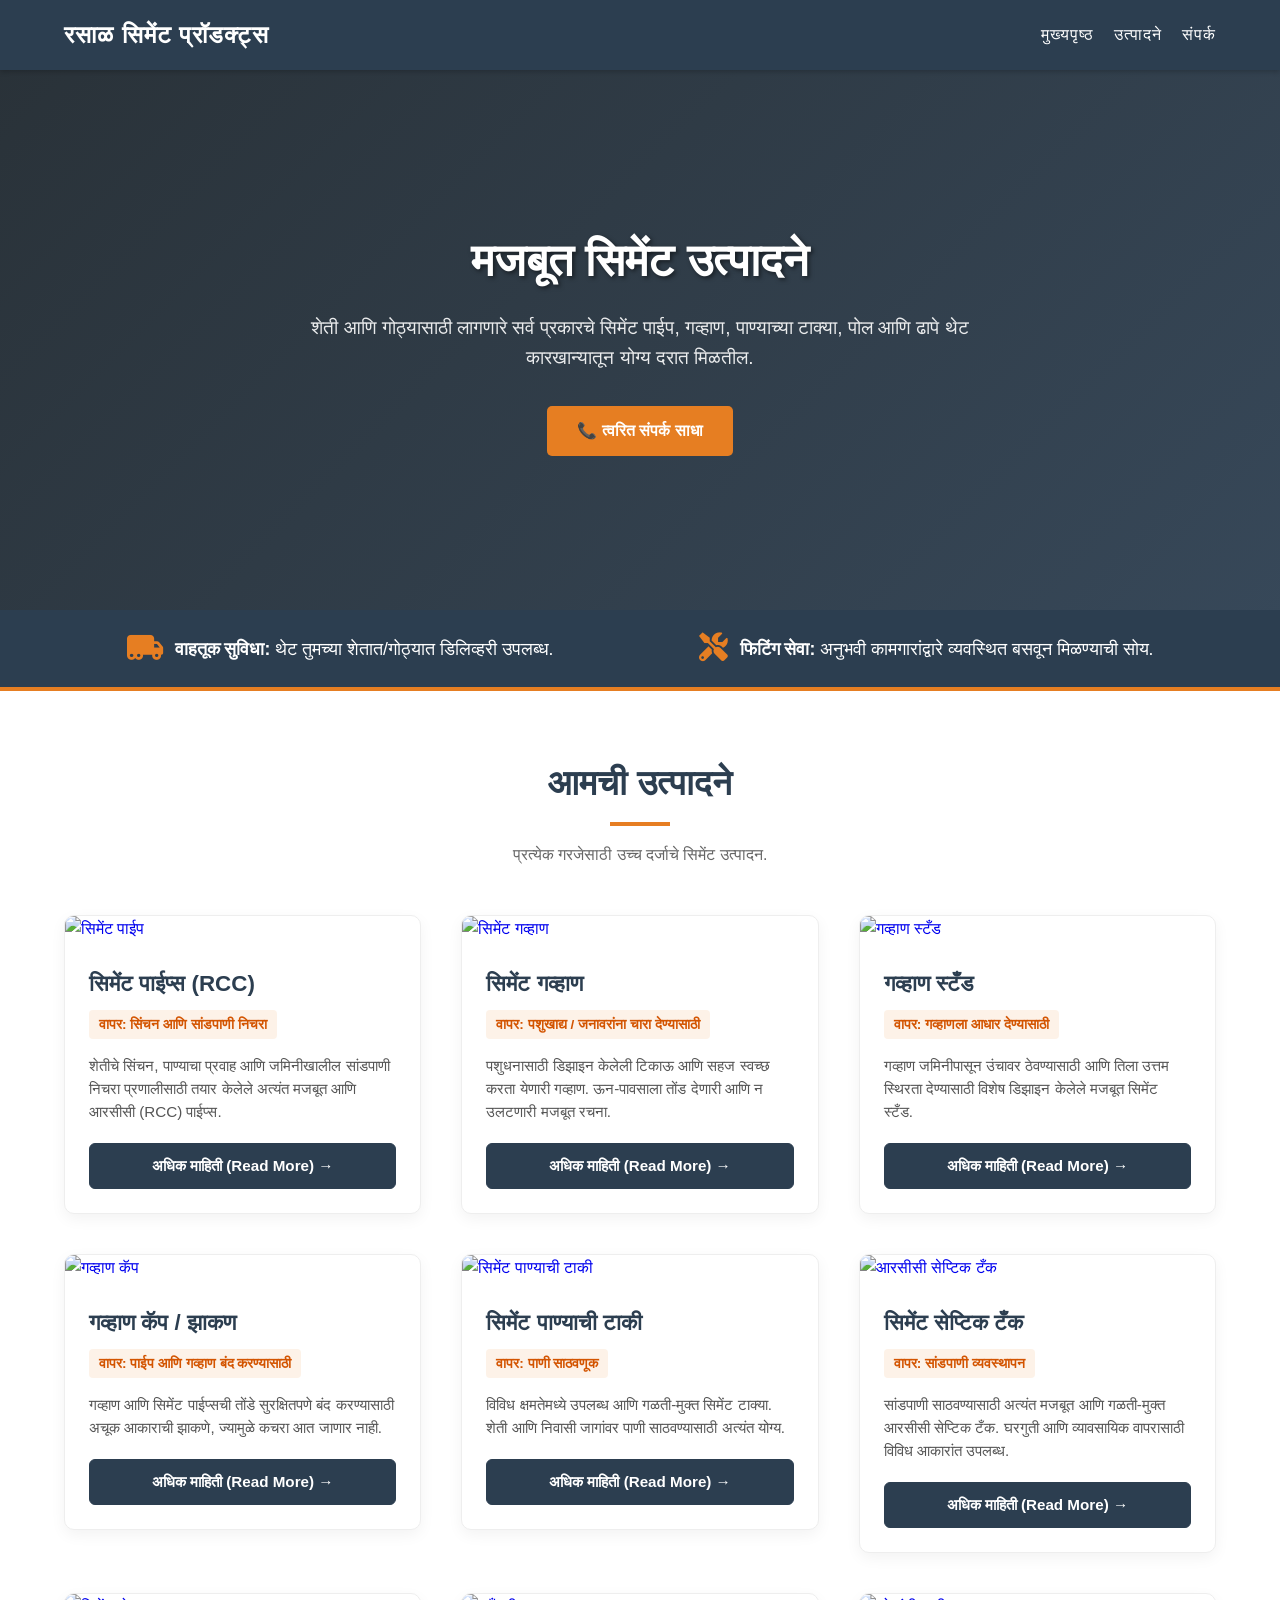
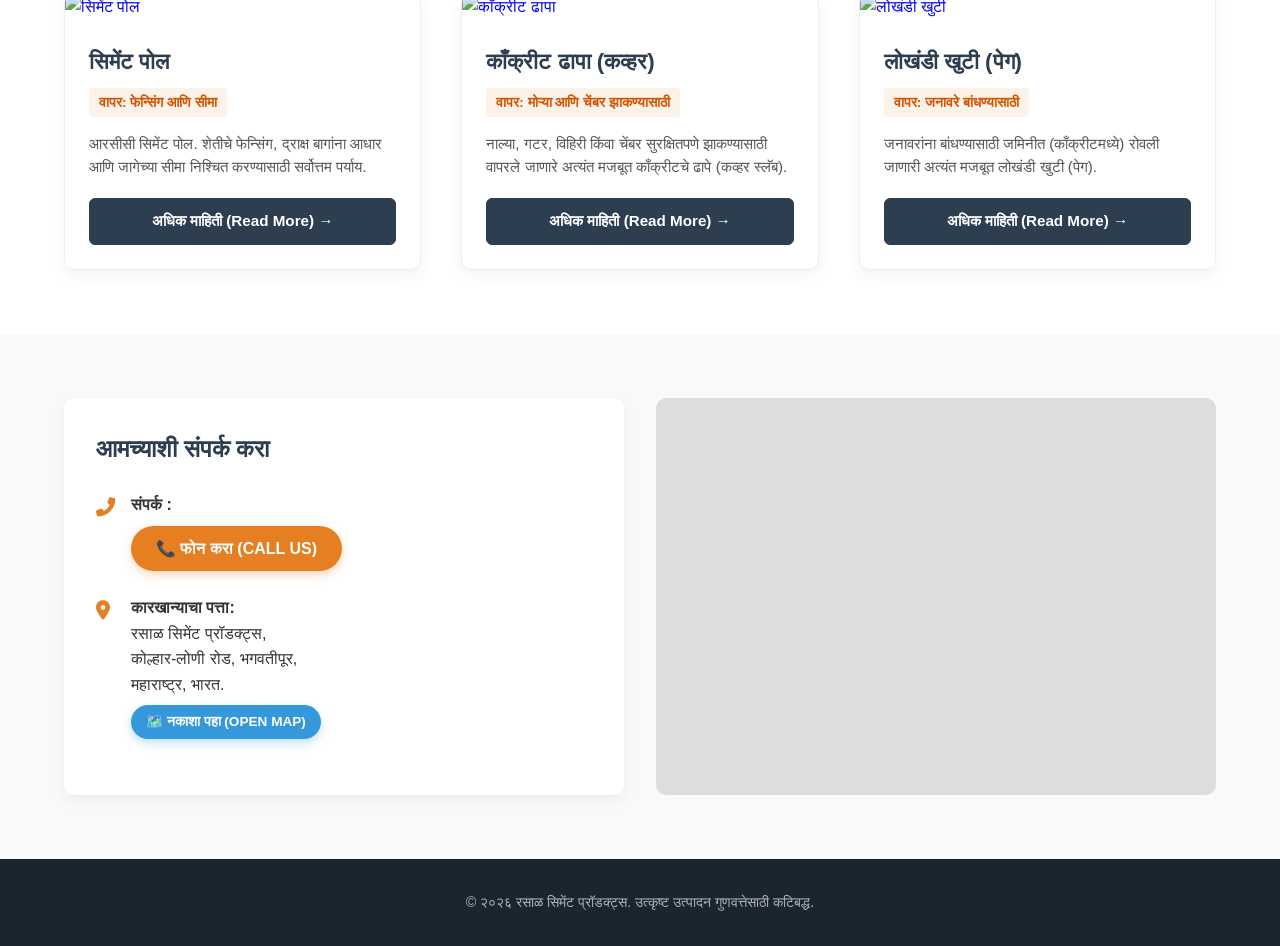
==== index.html @ 5fdb005a "Fix Open Graph URL and enhance product info Updated Open Graph URL and added 'Read More' buttons for" ====
<!DOCTYPE html>
<html lang="mr">

<head>
    <meta charset="UTF-8">
    <meta name="viewport" content="width=device-width, initial-scale=1.0">
    <title>रसाळ सिमेंट प्रॉडक्ट्स | उत्कृष्ट उत्पादन गुणवत्ता</title>
    <meta name="description" content="रसाळ सिमेंट प्रॉडक्ट्स - शेती व गोठ्यासाठी लागणारे उच्च दर्जाचे आरसीसी सिमेंट पाईप्स, गव्हाण, पाण्याच्या टाक्या, सेप्टिक टँक, पोल आणि कव्हर ढापे थेट कारखान्यातून योग्य दरात उपलब्ध.">
    <meta name="keywords" content="रसाळ सिमेंट प्रॉडक्ट्स, Rasal Cement Products, सिमेंट पाईप, आरसीसी पाईप, सिमेंट गव्हाण, पाण्याची टाकी, सेप्टिक टँक, सिमेंट पोल, काँक्रीट ढापा, भगवतीपूर, लोणी">
    <meta name="author" content="रसाळ सिमेंट प्रॉडक्ट्स">
    <meta name="robots" content="index, follow">
    <meta name="theme-color" content="#2c3e50">

    <!-- Open Graph / Facebook / WhatsApp Meta Tags -->
    <meta property="og:type" content="website">
    <meta property="og:url" content="https://rasal-cement-products.github.io/website">
    <meta property="og:title" content="रसाळ सिमेंट प्रॉडक्ट्स | मजबूत व दर्जेदार सिमेंट उत्पादने">
    <meta property="og:description" content="शेती आणि गोठ्यासाठी लागणारे उच्च दर्जाचे आरसीसी सिमेंट पाईप्स, गव्हाण, पाण्याच्या टाक्या, सेप्टिक टँक, पोल व ढापे थेट कारखान्यातून योग्य दरात उपलब्ध.">
    
    <meta property="og:image" content="https://res.cloudinary.com/dhmks9bn2/image/upload/w_1200,c_fill,q_auto,f_auto/v1785048578/IMG_20260726_121555_b4mvaj.png">                                                        
    <meta property="og:site_name" content="रसाळ सिमेंट प्रॉडक्ट्स">
    <meta property="og:locale" content="mr_IN">

    <!-- Twitter Card Meta Tags -->
    <meta name="twitter:card" content="summary_large_image">
    <meta name="twitter:title" content="रसाळ सिमेंट प्रॉडक्ट्स | मजबूत व दर्जेदार सिमेंट उत्पादने">
    <meta name="twitter:description" content="शेती आणि गोठ्यासाठी लागणारे सर्व प्रकारचे सिमेंट पाईप, गव्हाण, पाण्याच्या टाक्या, पोल आणि ढापे थेट कारखान्यातून.">
    <meta name="twitter:image" content="https://res.cloudinary.com/dhmks9bn2/image/upload/w_1200,h_630,c_fill,q_auto,f_auto/v1784443177/1_fiq5sp.jpg">

    <link rel="stylesheet" href="https://cdnjs.cloudflare.com/ajax/libs/font-awesome/6.0.0/css/all.min.css">
    <style>
        /* --- CSS VARIABLES & RESET --- */
        :root {
            --primary-color: #2c3e50;
            /* Industrial Dark Blue */
            --accent-color: #e67e22;
            /* Construction Orange */
            --concrete-gray: #95a5a6;
            --light-bg: #f8f9fa;
            --white: #ffffff;
            --text-color: #333;
        }

        * {
            margin: 0;
            padding: 0;
            box-sizing: border-box;
            font-family: 'Segoe UI', Tahoma, Geneva, Verdana, sans-serif;
        }
        

        body {
            line-height: 1.6;
            color: var(--text-color);
            background-color: var(--white);
        }

        /* --- HEADER & NAVIGATION --- */
        header {
            background-color: var(--primary-color);
            color: var(--white);
            padding: 1rem 5%;
            /* position: sticky; */
            position: relative;
            top: 0;
            z-index: 1000;
            display: flex;
            justify-content: space-between;
            align-items: center;
            box-shadow: 0 2px 5px rgba(0, 0, 0, 0.2);
            font-weight: 800;
            text-transform: uppercase;
            letter-spacing: 1px;
            display: flex;
            align-items: center;
            gap: 10px;
        }

        .logo i {
            color: var(--accent-color);
        }


        .logo {
            font-size: 1.5rem;

        }

        nav ul {
            display: flex;
            list-style: none;
        }

        nav ul li {
            margin-left: 20px;
        }

        nav ul li a {
            color: var(--white);
            text-decoration: none;
            font-weight: 500;
            font-size: 1rem;
            transition: color 0.3s;
            margin-block-start: 20px;
        }

        nav ul li a:hover {
            color: var(--accent-color);
        }

        /* --- HERO SECTION --- */
        .hero {
            background: linear-gradient(135deg, rgba(30, 39, 46, 0.95) 0%, rgba(44, 62, 80, 0.95) 100%), url('https://picsum.photos/id/122/1600/900') no-repeat center center;
            background-size: cover;
            height: 60vh;
            min-height: 400px;
            display: flex;
            flex-direction: column;
            justify-content: center;
            align-items: center;
            text-align: center;
            color: var(--white);
            padding: 0 20px;
        }

        .hero h1 {
            font-size: 2.8rem;
            margin-bottom: 1rem;
            text-shadow: 2px 2px 4px rgba(0, 0, 0, 0.5);
        }

        .hero p {
            font-size: 1.2rem;
            max-width: 700px;
            margin-bottom: 2rem;
            opacity: 0.9;
        }

        .btn {
            background-color: var(--accent-color);
            color: var(--white);
            padding: 12px 30px;
            text-decoration: none;
            border-radius: 5px;
            font-weight: bold;
            text-transform: uppercase;
            transition: background 0.3s, transform 0.2s;
        }

        .btn:hover {
            background-color: #d35400;
            transform: scale(1.05);
        }

        /* --- FEATURES BAR --- */
        .features-bar {
            background-color: var(--primary-color);
            color: var(--white);
            display: flex;
            justify-content: space-around;
            flex-wrap: wrap;
            padding: 1.5rem 5%;
            gap: 20px;
            border-bottom: 4px solid var(--accent-color);
        }

        .feature-bar-item {
            display: flex;
            align-items: center;
            gap: 12px;
            font-size: 1.1rem;
        }

        .feature-bar-item i {
            font-size: 1.8rem;
            color: var(--accent-color);
        }

        /* --- PRODUCTS SECTION --- */
        .section-title {
            text-align: center;
            margin: 4rem 0 1rem;

            font-size: 2.2rem;
            color: var(--primary-color);
            position: relative;
        }

        .section-title::after {
            content: '';
            display: block;
            width: 60px;
            height: 4px;
            background: var(--accent-color);
            margin: 10px auto 0;
        }

        .section-subtitle {
            text-align: center;
            color: #666;
            margin-bottom: 3rem;
            margin-left: 5px;
            margin-right: 5px;
        }

        .products-container {
            display: grid;
            grid-template-columns: repeat(auto-fit, minmax(300px, 1fr));
            gap: 2.5rem;
            padding: 0 5%;
            margin-bottom: 4rem;

        }

        .product-card {

            background: var(--white);
            border: 1px solid #eeeeee;
            border-radius: 10px;
            overflow: hidden;
            box-shadow: 0 5px 15px rgba(0, 0, 0, 0.05);
            transition: transform 0.3s, box-shadow 0.3s;
        }

        .product-card:hover {
            transform: translateY(-5px);
            box-shadow: 0 10px 20px rgba(0, 0, 0, 0.1);
        }

        .real-product-img {
            height: 350px;
            width: 100%;
            object-fit: cover;
        }

        .product-img {
            background-color: #e0e0e0;
            display: flex;
            align-items: center;
            justify-content: center;
            color: #777;
            position: relative;
        }

        .product-img i {
            font-size: 4rem;
            opacity: 0.3;
        }

        .product-info {
            padding: 1.5rem;
        }

        .product-info h3 {
            color: var(--primary-color);
            margin-bottom: 0.5rem;
            font-size: 1.4rem;
        }

        .product-info .use-tag {
            display: inline-block;
            background-color: rgba(230, 126, 34, 0.1);
            color: #d35400;
            padding: 4px 10px;
            border-radius: 4px;
            font-size: 0.85rem;
            font-weight: 700;
            margin-bottom: 1rem;
            text-transform: uppercase;
        }

        .product-info p {
            font-size: 0.95rem;
            color: #555;
            line-height: 1.5;
            margin-bottom: 1.2rem;
        }

        .btn-readmore {
            display: block;
            width: 100%;
            box-sizing: border-box;
            background-color: var(--primary-color);
            color: var(--white);
            padding: 10px 15px;
            border-radius: 6px;
            font-weight: bold;
            font-size: 0.95rem;
            text-align: center;
            transition: background-color 0.3s, transform 0.2s;
            border: 1px solid var(--primary-color);
            margin-top: 10px;
        }

        .product-card:hover .btn-readmore {
            background-color: var(--accent-color);
            border-color: var(--accent-color);
            transform: translateY(-2px);
        }

        /* --- CONTACT & MAP SECTION --- */
        .contact-section {
            background-color: var(--light-bg);
            padding: 4rem 5%;
            display: flex;
            flex-wrap: wrap;
            gap: 2rem;
        }

        .contact-card {
            flex: 1 1 350px;
            background: var(--white);
            padding: 2rem;
            border-radius: 10px;
            box-shadow: 0 5px 15px rgba(0, 0, 0, 0.05);
        }

        .contact-card h2 {
            margin-bottom: 1.5rem;
            color: var(--primary-color);
        }

        .contact-item {
            display: flex;
            align-items: flex-start;
            margin-bottom: 1.5rem;
        }

        .contact-item i {
            color: var(--accent-color);
            font-size: 1.2rem;
            margin-top: 5px;
            margin-right: 15px;
            width: 20px;
        }

        .map-container {
            flex: 1 1 350px;
            border-radius: 10px;
            overflow: hidden;
            min-height: 350px;
            background: #ddd;
            position: relative;
        }

        .map-frame {
            width: 100%;
            height: 100%;
            border: 0;
        }

        iframe {
            width: 100%;
            height: 100%;
            border: 0;
        }

        /* --- FOOTER --- */
        footer {
            background-color: #1a252f;
            color: #ecf0f1;
            text-align: center;
            padding: 2rem;
        }

        footer p {
            opacity: 0.7;
            font-size: 0.9rem;
        }

        /* --- MOBILE RESPONSIVENESS (The Critical Part) --- */
        @media (max-width: 768px) {

            header {
                flex-direction: column;
                text-align: center;
            }

            .logo {
                margin-bottom: 1rem;
            }

            nav ul {
                width: 100%;
                justify-content: space-around;
            }

            nav ul li {
                margin: 10px;
            }

            .hero h1 {
                font-size: 1.8rem;
                line-height: 1.3;
            }

            .hero p {
                font-size: 1rem;
                line-height: 1.5;
                margin-bottom: 1.5rem;
            }

            .features-bar {
                flex-direction: column;
                align-items: flex-start;
                gap: 15px;
            }

            .products-container {
                grid-template-columns: 1fr;
                /* Single column layout for mobile */
                padding: 0 1rem;
            }

            .contact-section {
                padding: 2rem 1rem;
                flex-direction: column;
            }

            .contact-card {
                padding: 1.5rem 1rem;
            }

            .map-container {
                height: 100%;
                width: 100%;
            }
        }

        /* --- MODAL FOR CALL OPTIONS --- */
        .modal {
            display: none;
            position: fixed;
            z-index: 9999;
            left: 0;
            top: 0;
            width: 100%;
            height: 100%;
            background-color: rgba(0, 0, 0, 0.8);
            justify-content: center;
            align-items: center;
        }

        .close-modal {
            position: absolute;
            top: 20px;
            right: 30px;
            color: white;
            font-size: 40px;
            cursor: pointer;
        }
    </style>
</head>

<body>

    <header>
        <div class="logo">
            रसाळ सिमेंट प्रॉडक्ट्स
        </div>
        <nav>
            <ul>
                <li><a href="#home">मुख्यपृष्ठ</a></li>
                <li><a href="#products">उत्पादने</a></li>
                <li><a href="#contact">संपर्क</a></li>
            </ul>
        </nav>
    </header>

    <!-- <div>
        <img src="https://res.cloudinary.com/dhmks9bn2/image/upload/v1785048578/IMG_20260726_121555_b4mvaj.png" alt="रसाळ सिमेंट प्रॉडक्ट्स" style="width: 100%; height: auto; display: block;">
    </div> -->

    <section id="home" class="hero">
        <h1>मजबूत सिमेंट उत्पादने</h1>
        <p>शेती आणि गोठ्यासाठी लागणारे सर्व प्रकारचे सिमेंट पाईप, गव्हाण, पाण्याच्या टाक्या, पोल आणि ढापे थेट कारखान्यातून योग्य दरात मिळतील.</p>
        <a href="#contact" class="btn">📞 त्वरित संपर्क साधा</a>
    </section>

    <div class="features-bar">
        <div class="feature-bar-item">
            <i class="fas fa-truck-moving"></i>
            <span><strong>वाहतूक सुविधा:</strong> थेट तुमच्या शेतात/गोठ्यात डिलिव्हरी उपलब्ध.</span>
        </div>
        <div class="feature-bar-item">
            <i class="fas fa-tools"></i>
            <span><strong>फिटिंग सेवा:</strong> अनुभवी कामगारांद्वारे व्यवस्थित बसवून मिळण्याची सोय.</span>
        </div>
        
    </div>

    <h2 class="section-title" id="products">आमची उत्पादने</h2>
    <p class="section-subtitle">प्रत्येक गरजेसाठी उच्च दर्जाचे सिमेंट उत्पादन.</p>

    <div class="products-container">

        <!-- 1. Cement Pipes -->
        <a href="product_pipe.html" style="text-decoration: none;">
            <div class="product-card">
                <img src="https://res.cloudinary.com/dhmks9bn2/image/upload/w_400,q_auto,f_auto/v1784443177/1_fiq5sp.jpg" alt="सिमेंट पाईप" class="real-product-img">
                <div class="product-info">
                    <h3>सिमेंट पाईप्स (RCC)</h3>
                    <span class="use-tag">वापर: सिंचन आणि सांडपाणी निचरा</span>
                    <p>शेतीचे सिंचन, पाण्याचा प्रवाह आणि जमिनीखालील सांडपाणी निचरा प्रणालीसाठी तयार केलेले अत्यंत मजबूत आणि आरसीसी (RCC) पाईप्स.</p>
                    <span class="btn-readmore">अधिक माहिती (Read More) &rarr;</span>
                </div>
            </div>
        </a>

        <!-- 2. Gavhan -->
        <a href="product_gavhan.html" style="text-decoration: none;">
            <div class="product-card">
                <img src="https://res.cloudinary.com/dhmks9bn2/image/upload/w_400,q_auto,f_auto/v1781423151/3_rff8sd.jpg" alt="सिमेंट गव्हाण" class="real-product-img">
                <div class="product-info">
                    <h3>सिमेंट गव्हाण</h3>
                    <span class="use-tag">वापर: पशुखाद्य / जनावरांना चारा देण्यासाठी</span>
                    <p>पशुधनासाठी डिझाइन केलेली टिकाऊ आणि सहज स्वच्छ करता येणारी गव्हाण. ऊन-पावसाला तोंड देणारी आणि न उलटणारी मजबूत रचना.</p>
                    <span class="btn-readmore">अधिक माहिती (Read More) &rarr;</span>
                </div>
            </div>
        </a>

        <!-- 3. Gavhan Stand -->
        <a href="product_stand.html" style="text-decoration: none;">
            <div class="product-card">
                <img src="https://res.cloudinary.com/dhmks9bn2/image/upload/w_400,q_auto,f_auto/v1784444660/1_vzet2y.jpg" alt="गव्हाण स्टँड" class="real-product-img">
                <div class="product-info">
                    <h3>गव्हाण स्टँड</h3>
                    <span class="use-tag">वापर: गव्हाणला आधार देण्यासाठी</span>
                    <p>गव्हाण जमिनीपासून उंचावर ठेवण्यासाठी आणि तिला उत्तम स्थिरता देण्यासाठी विशेष डिझाइन केलेले मजबूत सिमेंट स्टँड.</p>
                    <span class="btn-readmore">अधिक माहिती (Read More) &rarr;</span>
                </div>
            </div>
        </a>

        <!-- 4. Gavhan Cap -->
        <a href="product_cap.html" style="text-decoration: none;">
            <div class="product-card">
                <img src="https://res.cloudinary.com/dhmks9bn2/image/upload/w_400,q_auto,f_auto/v1784444764/2_aogkmf.jpg" alt="गव्हाण कॅप" class="real-product-img">
                <div class="product-info">
                    <h3>गव्हाण कॅप / झाकण</h3>
                    <span class="use-tag">वापर: पाईप आणि गव्हाण बंद करण्यासाठी</span>
                    <p>गव्हाण आणि सिमेंट पाईप्सची तोंडे सुरक्षितपणे बंद करण्यासाठी अचूक आकाराची झाकणे, ज्यामुळे कचरा आत जाणार नाही.</p>
                    <span class="btn-readmore">अधिक माहिती (Read More) &rarr;</span>
                </div>
            </div>
        </a>

        <!-- 5. Water Tank -->
        <a href="product_watertank.html" style="text-decoration: none;">
            <div class="product-card">
                <img src="https://res.cloudinary.com/dhmks9bn2/image/upload/w_400,q_auto,f_auto/v1784446981/TempDragFile_20260719_131135_cc4mnp.jpg" alt="सिमेंट पाण्याची टाकी" class="real-product-img">
                <div class="product-info">
                    <h3>सिमेंट पाण्याची टाकी</h3>
                    <span class="use-tag">वापर: पाणी साठवणूक</span>
                    <p>विविध क्षमतेमध्ये उपलब्ध आणि गळती-मुक्त सिमेंट टाक्या. शेती आणि निवासी जागांवर पाणी साठवण्यासाठी अत्यंत योग्य.</p>
                    <span class="btn-readmore">अधिक माहिती (Read More) &rarr;</span>
                </div>
            </div>
        </a>

        <!-- 6. Septic Tank -->
        <a href="product_septictank.html" style="text-decoration: none;">
            <div class="product-card">
                <img src="https://res.cloudinary.com/dhmks9bn2/image/upload/w_400,q_auto,f_auto/v1784444526/1_sg4tjt.jpg" alt="आरसीसी सेप्टिक टँक" class="real-product-img">
                <div class="product-info">
                    <h3>सिमेंट सेप्टिक टँक</h3>
                    <span class="use-tag">वापर: सांडपाणी व्यवस्थापन</span>
                    <p>सांडपाणी साठवण्यासाठी अत्यंत मजबूत आणि गळती-मुक्त आरसीसी सेप्टिक टँक. घरगुती आणि व्यावसायिक वापरासाठी विविध आकारांत उपलब्ध.</p>
                    <span class="btn-readmore">अधिक माहिती (Read More) &rarr;</span>
                </div>
            </div>
        </a>

        <!-- 7. Cement Pole -->
        <a href="product_pole.html" style="text-decoration: none;">
            <div class="product-card">
                <img src="https://res.cloudinary.com/dhmks9bn2/image/upload/w_400,q_auto,f_auto/v1784444844/1_eh0ezy.jpg" alt="सिमेंट पोल" class="real-product-img">
                <div class="product-info">
                    <h3>सिमेंट पोल</h3>
                    <span class="use-tag">वापर: फेन्सिंग आणि सीमा</span>
                    <p>आरसीसी सिमेंट पोल. शेतीचे फेन्सिंग, द्राक्ष बागांना आधार आणि जागेच्या सीमा निश्चित करण्यासाठी सर्वोत्तम पर्याय.</p>
                    <span class="btn-readmore">अधिक माहिती (Read More) &rarr;</span>
                </div>
            </div>
        </a>

        <!-- 8. Dhapa -->
        <a href="product_dhapa.html" style="text-decoration: none;">
            <div class="product-card">
                <img src="https://res.cloudinary.com/dhmks9bn2/image/upload/w_400,q_auto,f_auto/v1784445119/IMG_20260719_100432_fjs8yx.jpg" alt="काँक्रीट ढापा" class="real-product-img">
                <div class="product-info">
                    <h3>काँक्रीट ढापा (कव्हर)</h3>
                    <span class="use-tag">वापर: मोऱ्या आणि चेंबर झाकण्यासाठी</span>
                    <p>नाल्या, गटर, विहिरी किंवा चेंबर सुरक्षितपणे झाकण्यासाठी वापरले जाणारे अत्यंत मजबूत काँक्रीटचे ढापे (कव्हर स्लॅब).</p>
                    <span class="btn-readmore">अधिक माहिती (Read More) &rarr;</span>
                </div>
            </div>
        </a>

        <!-- 9. Khooti -->
        <a href="product_khooti.html" style="text-decoration: none;">
            <div class="product-card">
                <img src="https://res.cloudinary.com/dhmks9bn2/image/upload/w_400,q_auto,f_auto/v1785047209/1785046718767_o0sfac.png" alt="लोखंडी खुटी" class="real-product-img">
                <div class="product-info">
                    <h3>लोखंडी खुटी (पेग)</h3>
                    <span class="use-tag">वापर: जनावरे बांधण्यासाठी</span>
                    <p>जनावरांना बांधण्यासाठी जमिनीत (काँक्रीटमध्ये) रोवली जाणारी अत्यंत मजबूत लोखंडी खुटी (पेग).</p>
                    <span class="btn-readmore">अधिक माहिती (Read More) &rarr;</span>
                </div>
            </div>
        </a>

    </div>

    <section id="contact" class="contact-section">
        <div class="contact-card">
            <h2>आमच्याशी संपर्क करा</h2>
            
            <div class="contact-item">
                <i class="fas fa-phone-alt"></i>
                
                <div>
                    <strong>संपर्क :</strong><br>
                    <a href="#" class="btn" id="btnCallTriggerHome" style="display: inline-block; background-color: var(--accent-color); color: var(--white); text-decoration: none; padding: 10px 25px; border-radius: 30px; font-weight: bold; margin-top: 8px; box-shadow: 0 4px 10px rgba(230, 126, 34, 0.3); transition: background 0.3s, transform 0.2s;">📞 फोन करा (Call Us)</a>
                </div>
            </div>

            <div class="contact-item">
                <i class="fas fa-map-marker-alt"></i>
                <div>
                    <strong>कारखान्याचा पत्ता:</strong><br>
                    रसाळ सिमेंट प्रॉडक्ट्स,<br>
                    कोल्हार-लोणी रोड, भगवतीपूर,<br>
                    महाराष्ट्र, भारत.<br>
                    <a href="https://maps.google.com/?q=Rasal+Cement+Products+Bhagwatipur+Maharashtra" target="_blank" class="btn" style="display: inline-block; background-color: #3498db; color: var(--white); text-decoration: none; padding: 6px 15px; border-radius: 20px; font-weight: bold; margin-top: 8px; font-size: 0.85rem; box-shadow: 0 4px 10px rgba(52, 152, 219, 0.3); transition: background 0.3s;">🗺️ नकाशा पहा (Open Map)</a>
                </div>
            </div>

            
        </div>

        <div class="map-container">
            <iframe src="https://maps.google.com/maps?q=Rasal+Cement+Products+Bhagwatipur+Maharashtra&z=15&output=embed" width="100%" height="350"
                style="border:0;" allowfullscreen loading="lazy">
            </iframe>
        </div>

    </section>

    <!-- Call Options Modal -->
    <div id="callModalHome" class="modal">
        <span class="close-modal" id="closeCallModalHome">&times;</span>
        <div class="modal-content" style="background: white; padding: 30px; border-radius: 8px; text-align: center; max-width: 400px; width: 90%; position: relative; box-shadow: 0 4px 20px rgba(0,0,0,0.3); display: flex; flex-direction: column;">
            <h3 style="margin-bottom: 20px; color: #2c3e50; font-size: 1.5rem;">📞 फोन करण्यासाठी संपर्क निवडा</h3>
            <a href="tel:1234567890" class="btn" style="display: block; background-color: #3498db; text-decoration: none; text-align: center; color: white; border-radius: 30px; font-weight: bold; padding: 12px; line-height: 1.4;">काकासाहेब रसाळ<br><span style="font-size: 0.95rem; font-weight: normal;">1234567890</span></a>
            <a href="tel:9876543210" class="btn" style="display: block; margin-bottom: 15px; background-color: #27ae60; text-decoration: none; text-align: center; color: white; border-radius: 30px; font-weight: bold; padding: 12px; line-height: 1.4;">संतोष रसाळ<br><span style="font-size: 0.95rem; font-weight: normal;">9876543210</span></a>
        </div>
    </div>

    <footer>
        <p>&copy; २०२६ रसाळ सिमेंट प्रॉडक्ट्स. उत्कृष्ट उत्पादन गुणवत्तेसाठी कटिबद्ध.</p>
    </footer>

    <script>
        const callModalHome = document.getElementById("callModalHome");
        const btnCallTriggerHome = document.getElementById("btnCallTriggerHome");
        const closeCallModalHome = document.getElementById("closeCallModalHome");

        if (btnCallTriggerHome && callModalHome) {
            btnCallTriggerHome.onclick = function (e) {
                e.preventDefault();
                callModalHome.style.display = "flex";
            };
        }

        if (closeCallModalHome) {
            closeCallModalHome.onclick = () => {
                callModalHome.style.display = "none";
            };
        }

        window.onclick = (e) => {
            if (e.target === callModalHome) {
                callModalHome.style.display = "none";
            }
        };
    </script>

</body>

</html>
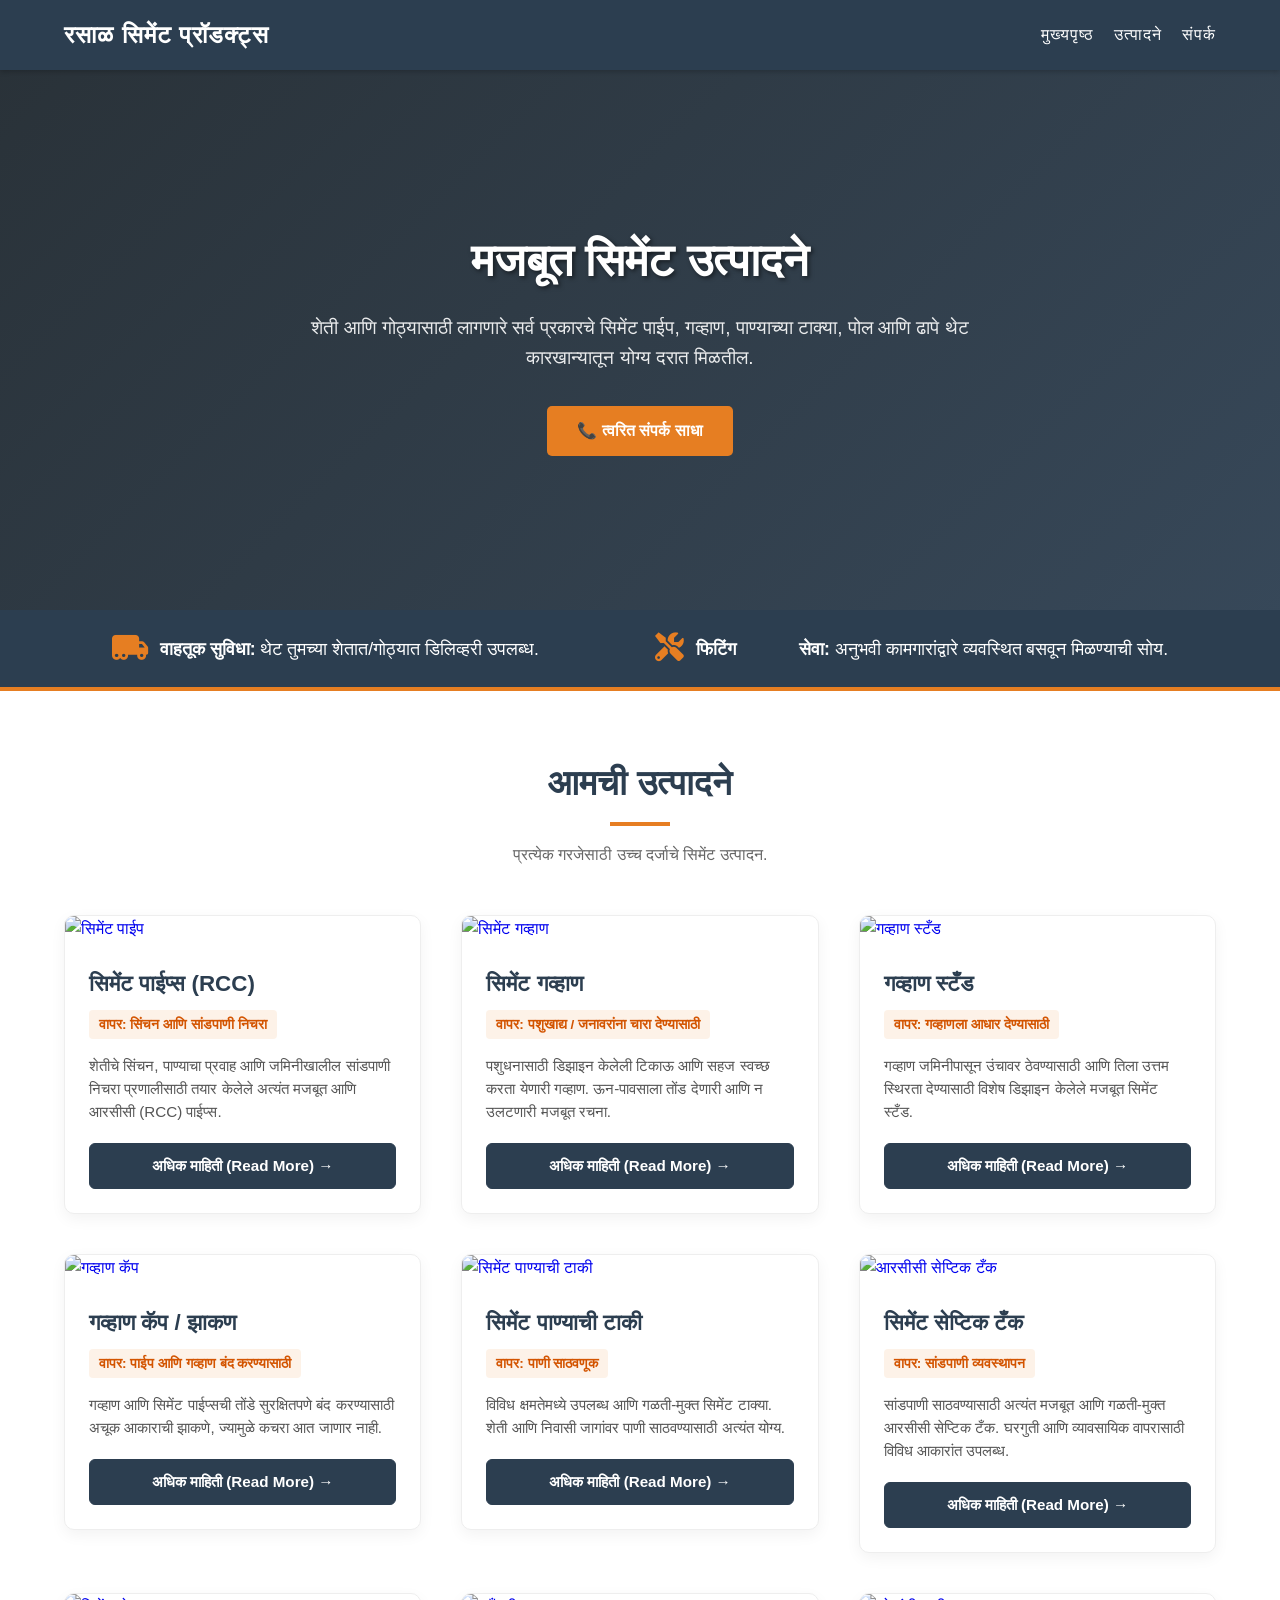
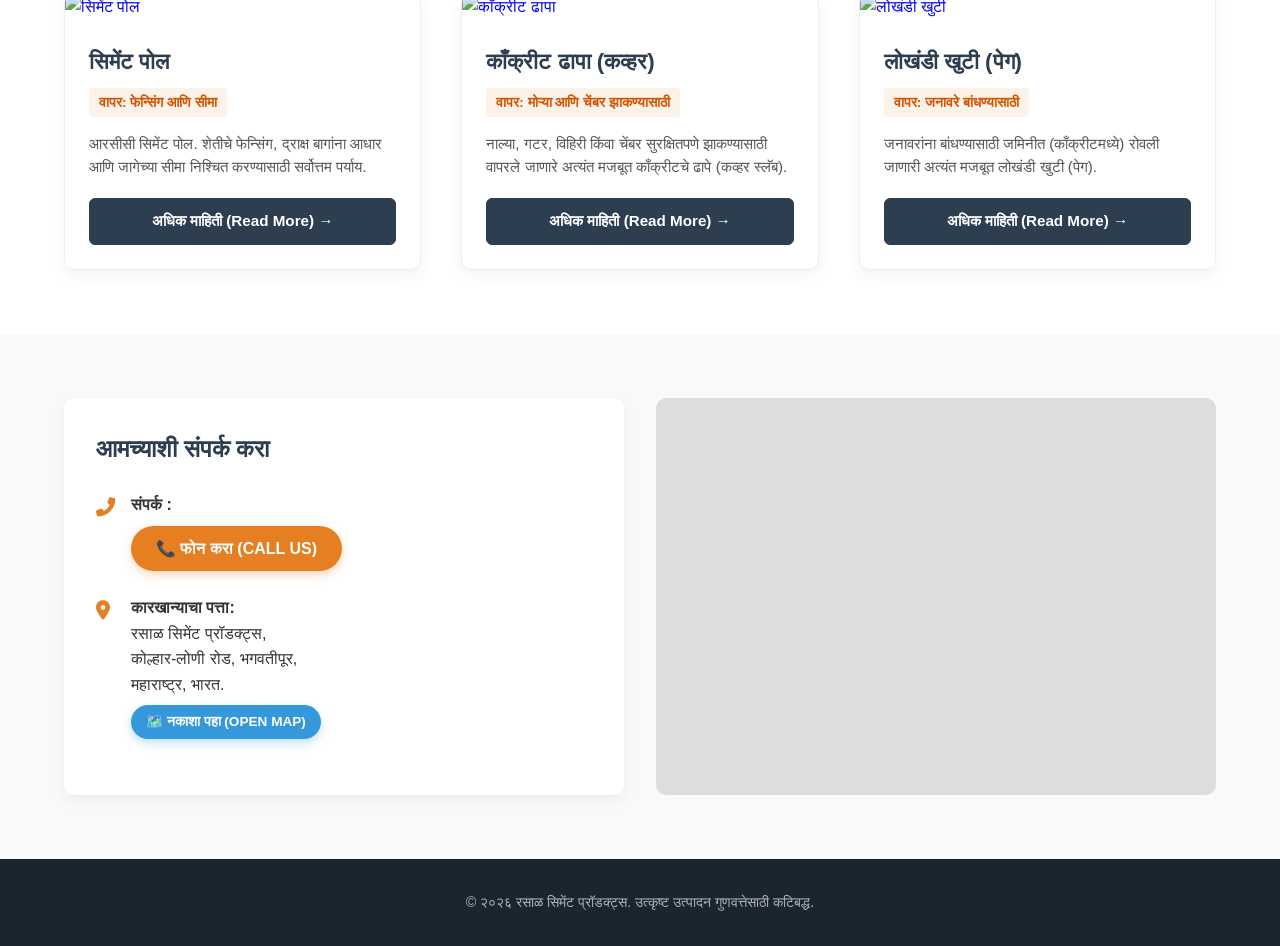
==== commit fb94660b: "Visual WYSIWYG edit for index.html" ====
--- a/index.html
+++ b/index.html
@@ -454,6 +454,7 @@
 
 <body>
 
+
     <header>
         <div class="logo">
             रसाळ सिमेंट प्रॉडक्ट्स
@@ -484,7 +485,7 @@
         </div>
         <div class="feature-bar-item">
             <i class="fas fa-tools"></i>
-            <span><strong>फिटिंग सेवा:</strong> अनुभवी कामगारांद्वारे व्यवस्थित बसवून मिळण्याची सोय.</span>
+            <span><strong>फिटिंग&nbsp; &nbsp; &nbsp; &nbsp; &nbsp; &nbsp; &nbsp;सेवा:</strong> अनुभवी कामगारांद्वारे व्यवस्थित बसवून मिळण्याची सोय.</span>
         </div>
         
     </div>
@@ -497,12 +498,12 @@
         <!-- 1. Cement Pipes -->
         <a href="product_pipe.html" style="text-decoration: none;">
             <div class="product-card">
-                <img src="https://res.cloudinary.com/dhmks9bn2/image/upload/w_400,q_auto,f_auto/v1784443177/1_fiq5sp.jpg" alt="सिमेंट पाईप" class="real-product-img">
+                <img src="https://res.cloudinary.com/dhmks9bn2/image/upload/w_400,q_auto,f_auto/v1784443177/1_fiq5sp.jpg" alt="सिमेंट पाईप" class="real-product-img" title="फोटो बदला किंवा डिलीट करण्यासाठी इथे टॅप करा">
                 <div class="product-info">
                     <h3>सिमेंट पाईप्स (RCC)</h3>
                     <span class="use-tag">वापर: सिंचन आणि सांडपाणी निचरा</span>
                     <p>शेतीचे सिंचन, पाण्याचा प्रवाह आणि जमिनीखालील सांडपाणी निचरा प्रणालीसाठी तयार केलेले अत्यंत मजबूत आणि आरसीसी (RCC) पाईप्स.</p>
-                    <span class="btn-readmore">अधिक माहिती (Read More) &rarr;</span>
+                    <span class="btn-readmore">अधिक माहिती (Read More) →</span>
                 </div>
             </div>
         </a>
@@ -510,12 +511,12 @@
         <!-- 2. Gavhan -->
         <a href="product_gavhan.html" style="text-decoration: none;">
             <div class="product-card">
-                <img src="https://res.cloudinary.com/dhmks9bn2/image/upload/w_400,q_auto,f_auto/v1781423151/3_rff8sd.jpg" alt="सिमेंट गव्हाण" class="real-product-img">
+                <img src="https://res.cloudinary.com/dhmks9bn2/image/upload/w_400,q_auto,f_auto/v1781423151/3_rff8sd.jpg" alt="सिमेंट गव्हाण" class="real-product-img" title="फोटो बदला किंवा डिलीट करण्यासाठी इथे टॅप करा">
                 <div class="product-info">
                     <h3>सिमेंट गव्हाण</h3>
                     <span class="use-tag">वापर: पशुखाद्य / जनावरांना चारा देण्यासाठी</span>
                     <p>पशुधनासाठी डिझाइन केलेली टिकाऊ आणि सहज स्वच्छ करता येणारी गव्हाण. ऊन-पावसाला तोंड देणारी आणि न उलटणारी मजबूत रचना.</p>
-                    <span class="btn-readmore">अधिक माहिती (Read More) &rarr;</span>
+                    <span class="btn-readmore">अधिक माहिती (Read More) →</span>
                 </div>
             </div>
         </a>
@@ -523,12 +524,12 @@
         <!-- 3. Gavhan Stand -->
         <a href="product_stand.html" style="text-decoration: none;">
             <div class="product-card">
-                <img src="https://res.cloudinary.com/dhmks9bn2/image/upload/w_400,q_auto,f_auto/v1784444660/1_vzet2y.jpg" alt="गव्हाण स्टँड" class="real-product-img">
+                <img src="https://res.cloudinary.com/dhmks9bn2/image/upload/w_400,q_auto,f_auto/v1784444660/1_vzet2y.jpg" alt="गव्हाण स्टँड" class="real-product-img" title="फोटो बदला किंवा डिलीट करण्यासाठी इथे टॅप करा">
                 <div class="product-info">
                     <h3>गव्हाण स्टँड</h3>
                     <span class="use-tag">वापर: गव्हाणला आधार देण्यासाठी</span>
                     <p>गव्हाण जमिनीपासून उंचावर ठेवण्यासाठी आणि तिला उत्तम स्थिरता देण्यासाठी विशेष डिझाइन केलेले मजबूत सिमेंट स्टँड.</p>
-                    <span class="btn-readmore">अधिक माहिती (Read More) &rarr;</span>
+                    <span class="btn-readmore">अधिक माहिती (Read More) →</span>
                 </div>
             </div>
         </a>
@@ -536,12 +537,12 @@
         <!-- 4. Gavhan Cap -->
         <a href="product_cap.html" style="text-decoration: none;">
             <div class="product-card">
-                <img src="https://res.cloudinary.com/dhmks9bn2/image/upload/w_400,q_auto,f_auto/v1784444764/2_aogkmf.jpg" alt="गव्हाण कॅप" class="real-product-img">
+                <img src="https://res.cloudinary.com/dhmks9bn2/image/upload/w_400,q_auto,f_auto/v1784444764/2_aogkmf.jpg" alt="गव्हाण कॅप" class="real-product-img" title="फोटो बदला किंवा डिलीट करण्यासाठी इथे टॅप करा">
                 <div class="product-info">
                     <h3>गव्हाण कॅप / झाकण</h3>
                     <span class="use-tag">वापर: पाईप आणि गव्हाण बंद करण्यासाठी</span>
                     <p>गव्हाण आणि सिमेंट पाईप्सची तोंडे सुरक्षितपणे बंद करण्यासाठी अचूक आकाराची झाकणे, ज्यामुळे कचरा आत जाणार नाही.</p>
-                    <span class="btn-readmore">अधिक माहिती (Read More) &rarr;</span>
+                    <span class="btn-readmore">अधिक माहिती (Read More) →</span>
                 </div>
             </div>
         </a>
@@ -549,12 +550,12 @@
         <!-- 5. Water Tank -->
         <a href="product_watertank.html" style="text-decoration: none;">
             <div class="product-card">
-                <img src="https://res.cloudinary.com/dhmks9bn2/image/upload/w_400,q_auto,f_auto/v1784446981/TempDragFile_20260719_131135_cc4mnp.jpg" alt="सिमेंट पाण्याची टाकी" class="real-product-img">
+                <img src="https://res.cloudinary.com/dhmks9bn2/image/upload/w_400,q_auto,f_auto/v1784446981/TempDragFile_20260719_131135_cc4mnp.jpg" alt="सिमेंट पाण्याची टाकी" class="real-product-img" title="फोटो बदला किंवा डिलीट करण्यासाठी इथे टॅप करा">
                 <div class="product-info">
                     <h3>सिमेंट पाण्याची टाकी</h3>
                     <span class="use-tag">वापर: पाणी साठवणूक</span>
                     <p>विविध क्षमतेमध्ये उपलब्ध आणि गळती-मुक्त सिमेंट टाक्या. शेती आणि निवासी जागांवर पाणी साठवण्यासाठी अत्यंत योग्य.</p>
-                    <span class="btn-readmore">अधिक माहिती (Read More) &rarr;</span>
+                    <span class="btn-readmore">अधिक माहिती (Read More) →</span>
                 </div>
             </div>
         </a>
@@ -562,12 +563,12 @@
         <!-- 6. Septic Tank -->
         <a href="product_septictank.html" style="text-decoration: none;">
             <div class="product-card">
-                <img src="https://res.cloudinary.com/dhmks9bn2/image/upload/w_400,q_auto,f_auto/v1784444526/1_sg4tjt.jpg" alt="आरसीसी सेप्टिक टँक" class="real-product-img">
+                <img src="https://res.cloudinary.com/dhmks9bn2/image/upload/w_400,q_auto,f_auto/v1784444526/1_sg4tjt.jpg" alt="आरसीसी सेप्टिक टँक" class="real-product-img" title="फोटो बदला किंवा डिलीट करण्यासाठी इथे टॅप करा">
                 <div class="product-info">
                     <h3>सिमेंट सेप्टिक टँक</h3>
                     <span class="use-tag">वापर: सांडपाणी व्यवस्थापन</span>
                     <p>सांडपाणी साठवण्यासाठी अत्यंत मजबूत आणि गळती-मुक्त आरसीसी सेप्टिक टँक. घरगुती आणि व्यावसायिक वापरासाठी विविध आकारांत उपलब्ध.</p>
-                    <span class="btn-readmore">अधिक माहिती (Read More) &rarr;</span>
+                    <span class="btn-readmore">अधिक माहिती (Read More) →</span>
                 </div>
             </div>
         </a>
@@ -575,12 +576,12 @@
         <!-- 7. Cement Pole -->
         <a href="product_pole.html" style="text-decoration: none;">
             <div class="product-card">
-                <img src="https://res.cloudinary.com/dhmks9bn2/image/upload/w_400,q_auto,f_auto/v1784444844/1_eh0ezy.jpg" alt="सिमेंट पोल" class="real-product-img">
+                <img src="https://res.cloudinary.com/dhmks9bn2/image/upload/w_400,q_auto,f_auto/v1784444844/1_eh0ezy.jpg" alt="सिमेंट पोल" class="real-product-img" title="फोटो बदला किंवा डिलीट करण्यासाठी इथे टॅप करा">
                 <div class="product-info">
                     <h3>सिमेंट पोल</h3>
                     <span class="use-tag">वापर: फेन्सिंग आणि सीमा</span>
                     <p>आरसीसी सिमेंट पोल. शेतीचे फेन्सिंग, द्राक्ष बागांना आधार आणि जागेच्या सीमा निश्चित करण्यासाठी सर्वोत्तम पर्याय.</p>
-                    <span class="btn-readmore">अधिक माहिती (Read More) &rarr;</span>
+                    <span class="btn-readmore">अधिक माहिती (Read More) →</span>
                 </div>
             </div>
         </a>
@@ -588,12 +589,12 @@
         <!-- 8. Dhapa -->
         <a href="product_dhapa.html" style="text-decoration: none;">
             <div class="product-card">
-                <img src="https://res.cloudinary.com/dhmks9bn2/image/upload/w_400,q_auto,f_auto/v1784445119/IMG_20260719_100432_fjs8yx.jpg" alt="काँक्रीट ढापा" class="real-product-img">
+                <img src="https://res.cloudinary.com/dhmks9bn2/image/upload/w_400,q_auto,f_auto/v1784445119/IMG_20260719_100432_fjs8yx.jpg" alt="काँक्रीट ढापा" class="real-product-img" title="फोटो बदला किंवा डिलीट करण्यासाठी इथे टॅप करा">
                 <div class="product-info">
                     <h3>काँक्रीट ढापा (कव्हर)</h3>
                     <span class="use-tag">वापर: मोऱ्या आणि चेंबर झाकण्यासाठी</span>
                     <p>नाल्या, गटर, विहिरी किंवा चेंबर सुरक्षितपणे झाकण्यासाठी वापरले जाणारे अत्यंत मजबूत काँक्रीटचे ढापे (कव्हर स्लॅब).</p>
-                    <span class="btn-readmore">अधिक माहिती (Read More) &rarr;</span>
+                    <span class="btn-readmore">अधिक माहिती (Read More) →</span>
                 </div>
             </div>
         </a>
@@ -601,12 +602,12 @@
         <!-- 9. Khooti -->
         <a href="product_khooti.html" style="text-decoration: none;">
             <div class="product-card">
-                <img src="https://res.cloudinary.com/dhmks9bn2/image/upload/w_400,q_auto,f_auto/v1785047209/1785046718767_o0sfac.png" alt="लोखंडी खुटी" class="real-product-img">
+                <img src="https://res.cloudinary.com/dhmks9bn2/image/upload/w_400,q_auto,f_auto/v1785047209/1785046718767_o0sfac.png" alt="लोखंडी खुटी" class="real-product-img" title="फोटो बदला किंवा डिलीट करण्यासाठी इथे टॅप करा">
                 <div class="product-info">
                     <h3>लोखंडी खुटी (पेग)</h3>
                     <span class="use-tag">वापर: जनावरे बांधण्यासाठी</span>
                     <p>जनावरांना बांधण्यासाठी जमिनीत (काँक्रीटमध्ये) रोवली जाणारी अत्यंत मजबूत लोखंडी खुटी (पेग).</p>
-                    <span class="btn-readmore">अधिक माहिती (Read More) &rarr;</span>
+                    <span class="btn-readmore">अधिक माहिती (Read More) →</span>
                 </div>
             </div>
         </a>
@@ -641,8 +642,7 @@
         </div>
 
         <div class="map-container">
-            <iframe src="https://maps.google.com/maps?q=Rasal+Cement+Products+Bhagwatipur+Maharashtra&z=15&output=embed" width="100%" height="350"
-                style="border:0;" allowfullscreen loading="lazy">
+            <iframe src="https://maps.google.com/maps?q=Rasal+Cement+Products+Bhagwatipur+Maharashtra&amp;z=15&amp;output=embed" width="100%" height="350" style="border:0;" allowfullscreen="" loading="lazy">
             </iframe>
         </div>
 
@@ -650,7 +650,7 @@
 
     <!-- Call Options Modal -->
     <div id="callModalHome" class="modal">
-        <span class="close-modal" id="closeCallModalHome">&times;</span>
+        <span class="close-modal" id="closeCallModalHome">×</span>
         <div class="modal-content" style="background: white; padding: 30px; border-radius: 8px; text-align: center; max-width: 400px; width: 90%; position: relative; box-shadow: 0 4px 20px rgba(0,0,0,0.3); display: flex; flex-direction: column;">
             <h3 style="margin-bottom: 20px; color: #2c3e50; font-size: 1.5rem;">📞 फोन करण्यासाठी संपर्क निवडा</h3>
             <a href="tel:1234567890" class="btn" style="display: block; background-color: #3498db; text-decoration: none; text-align: center; color: white; border-radius: 30px; font-weight: bold; padding: 12px; line-height: 1.4;">काकासाहेब रसाळ<br><span style="font-size: 0.95rem; font-weight: normal;">1234567890</span></a>
@@ -659,7 +659,7 @@
     </div>
 
     <footer>
-        <p>&copy; २०२६ रसाळ सिमेंट प्रॉडक्ट्स. उत्कृष्ट उत्पादन गुणवत्तेसाठी कटिबद्ध.</p>
+        <p>© २०२६ रसाळ सिमेंट प्रॉडक्ट्स. उत्कृष्ट उत्पादन गुणवत्तेसाठी कटिबद्ध.</p>
     </footer>
 
     <script>
@@ -687,6 +687,7 @@
         };
     </script>
 
+
 </body>
 
 </html>
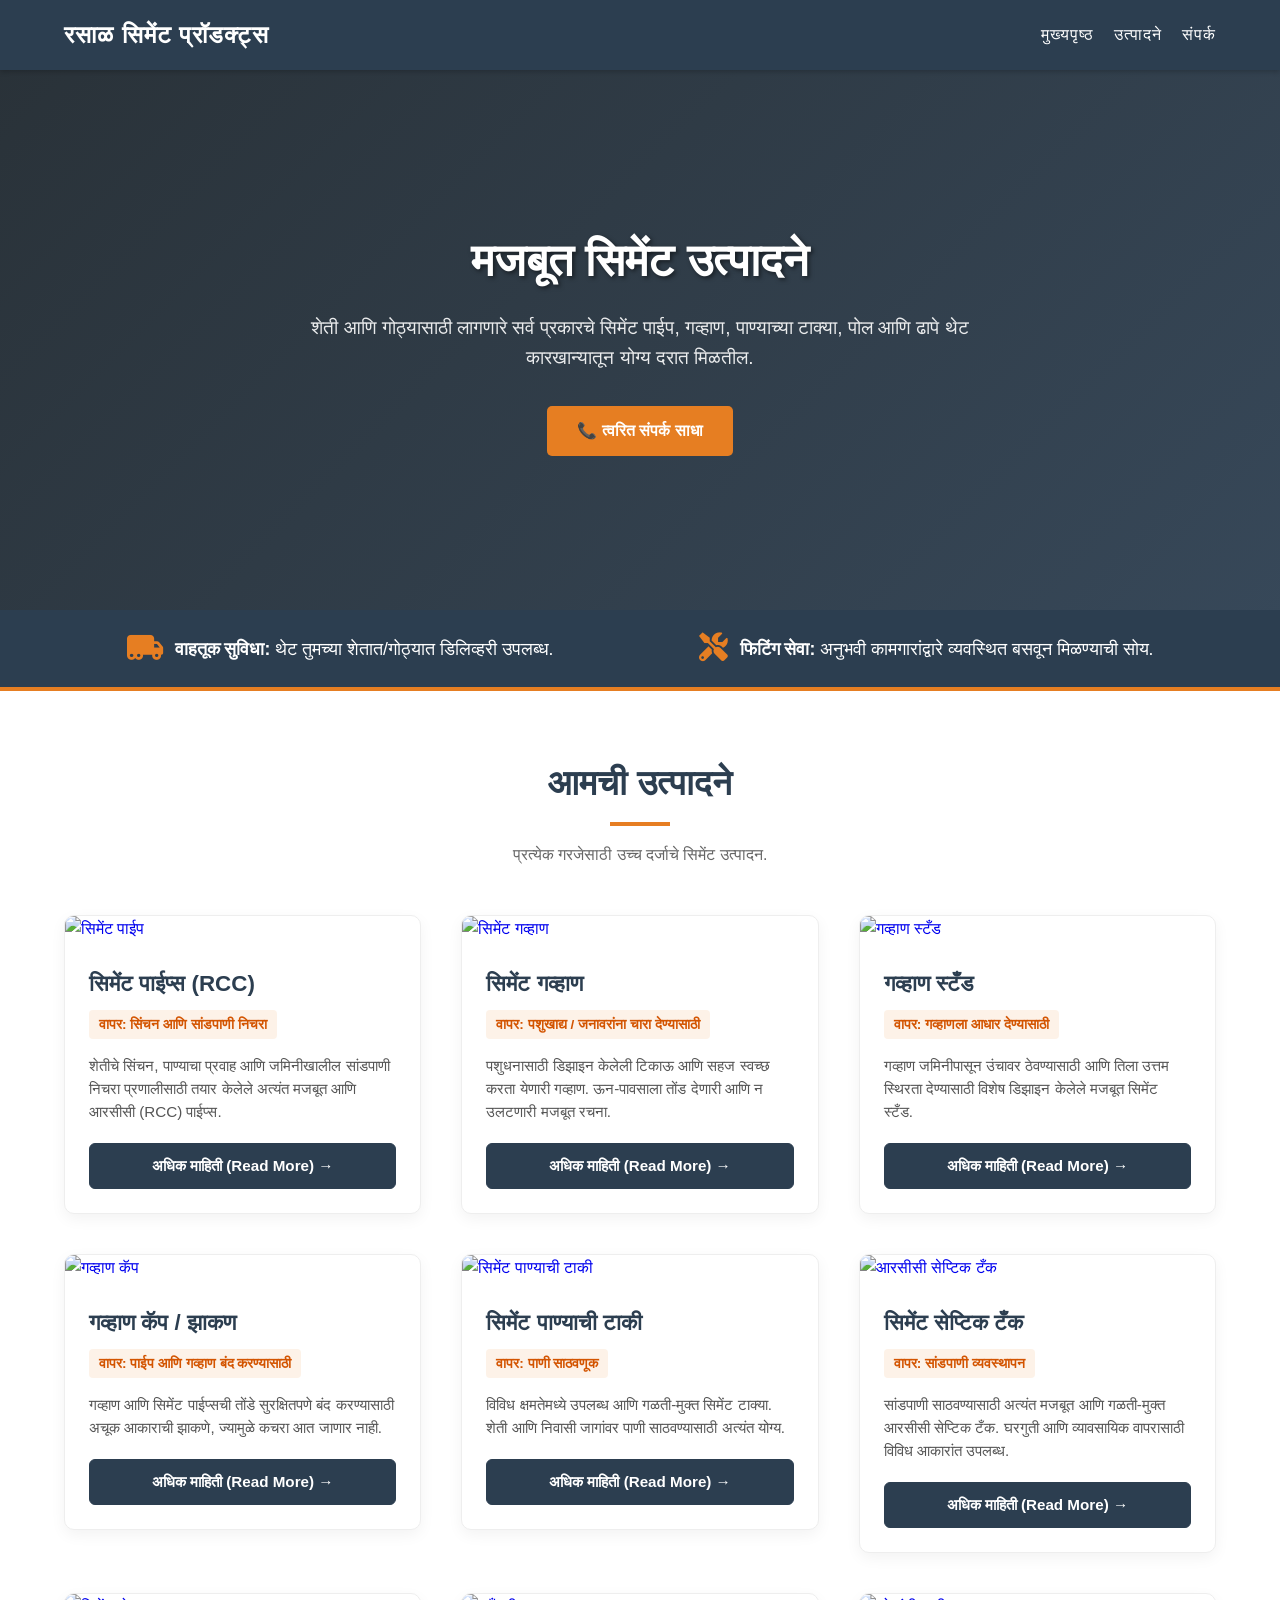
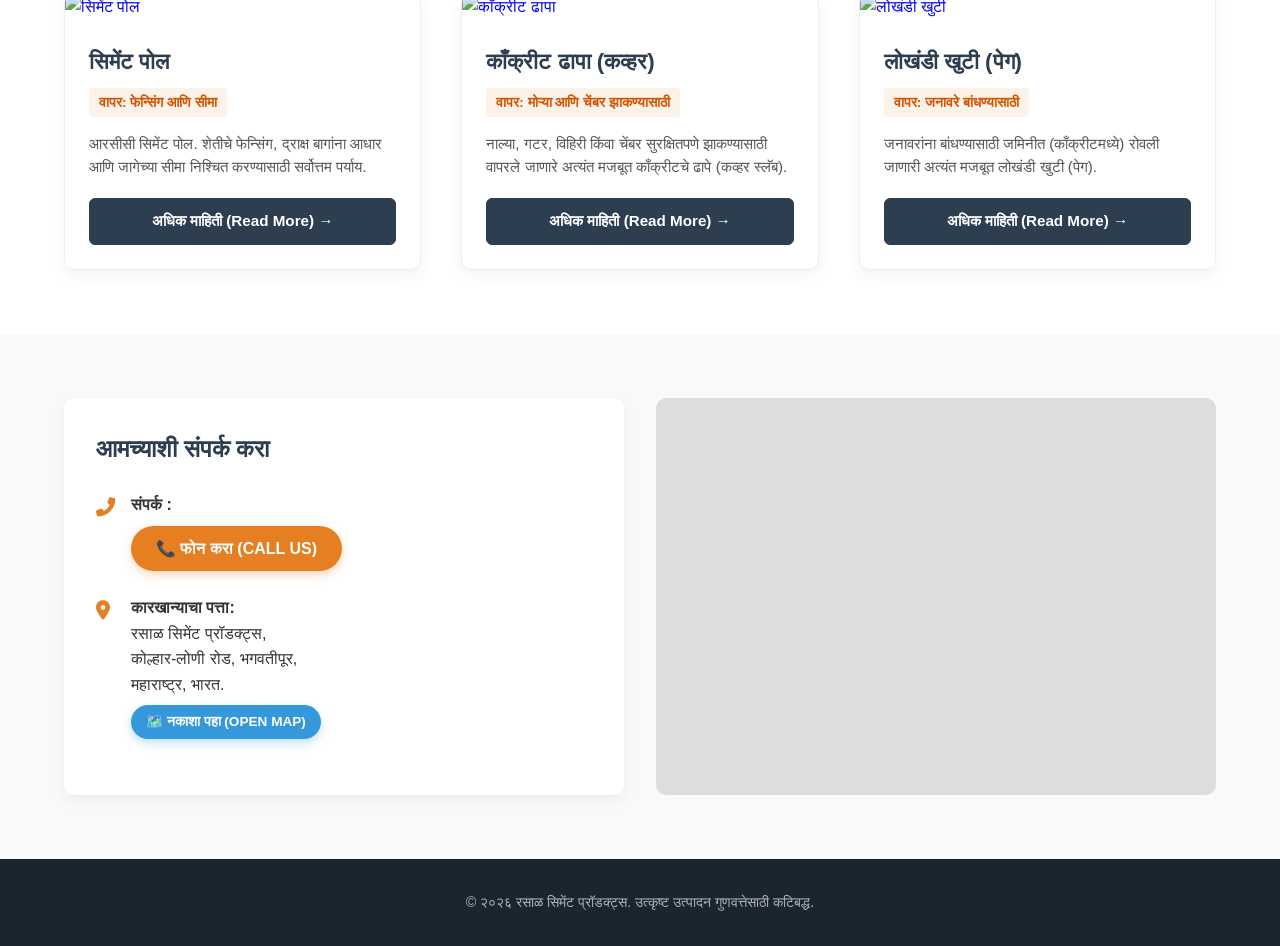
==== commit 577820d5: "Visual WYSIWYG edit for index.html" ====
--- a/index.html
+++ b/index.html
@@ -485,7 +485,7 @@
         </div>
         <div class="feature-bar-item">
             <i class="fas fa-tools"></i>
-            <span><strong>फिटिंग&nbsp; &nbsp; &nbsp; &nbsp; &nbsp; &nbsp; &nbsp;सेवा:</strong> अनुभवी कामगारांद्वारे व्यवस्थित बसवून मिळण्याची सोय.</span>
+            <span><strong>फिटिंग सेवा:</strong> अनुभवी कामगारांद्वारे व्यवस्थित बसवून मिळण्याची सोय.</span>
         </div>
         
     </div>
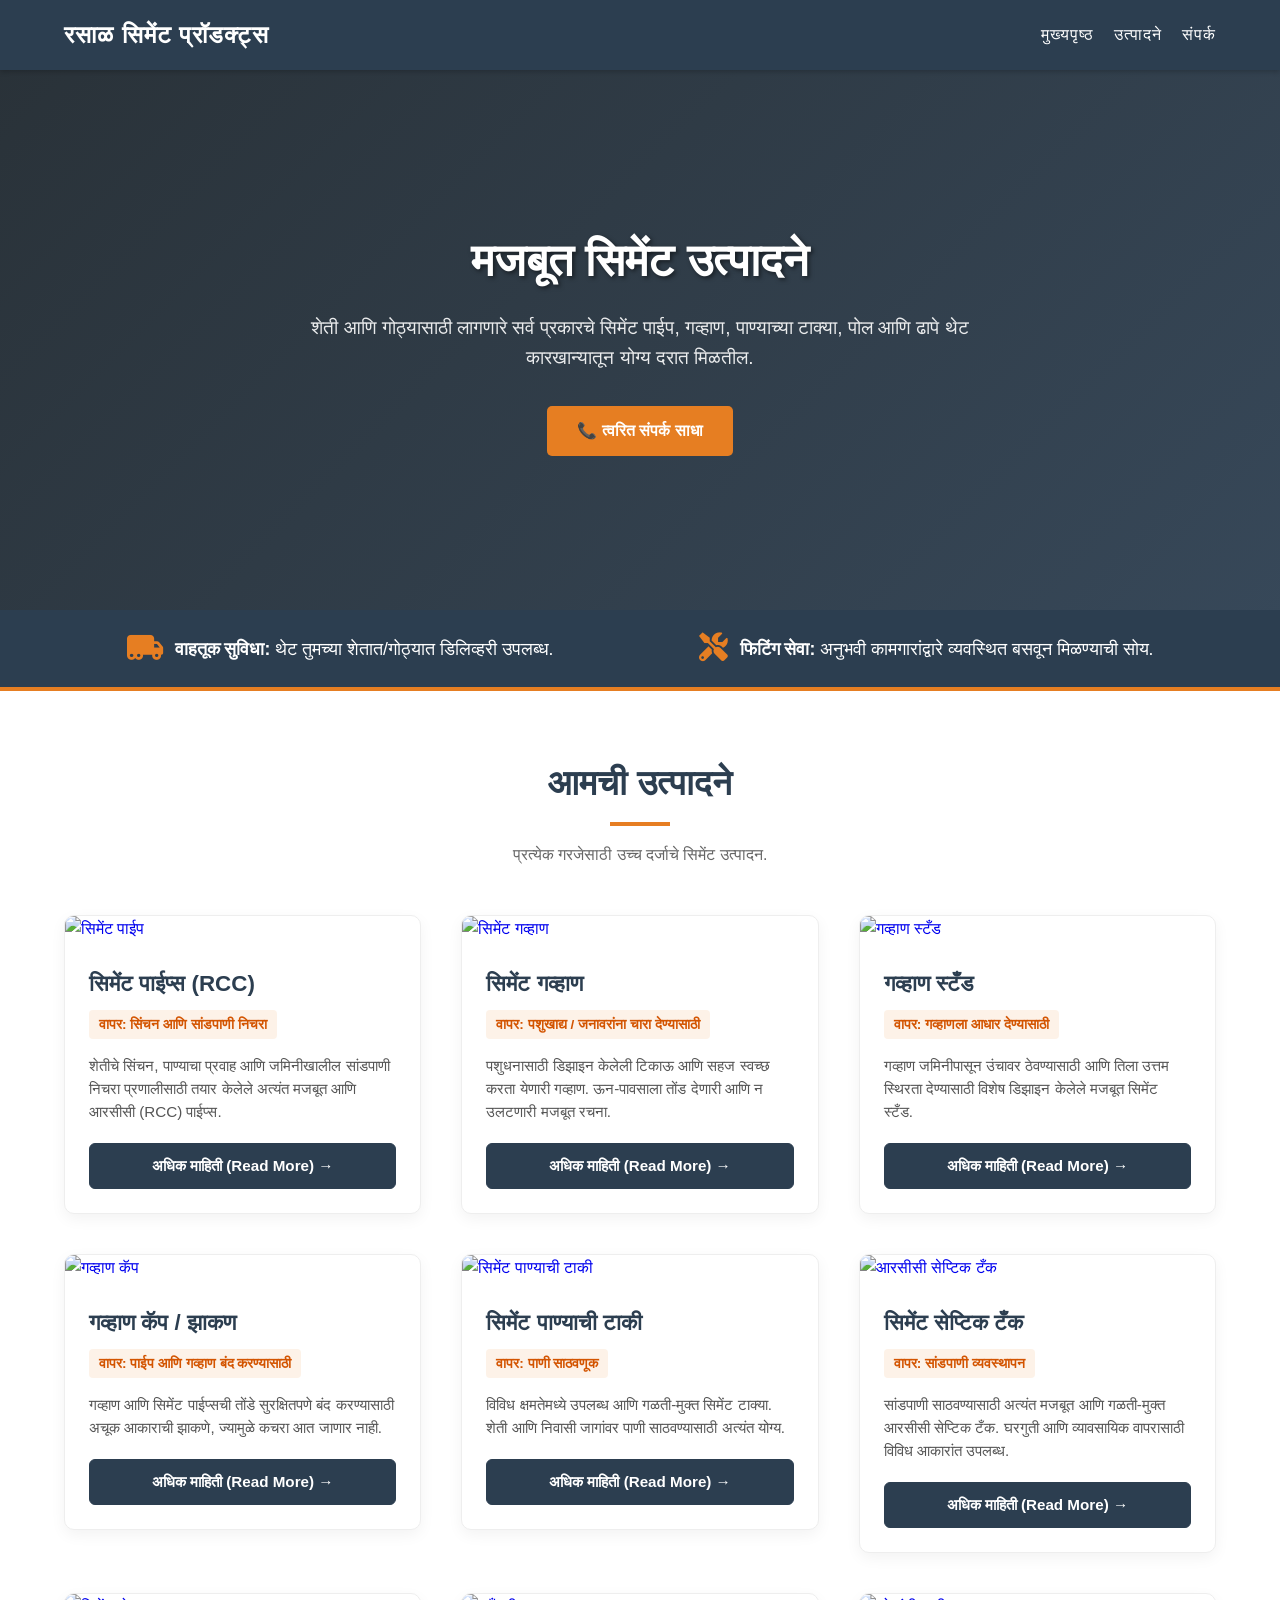
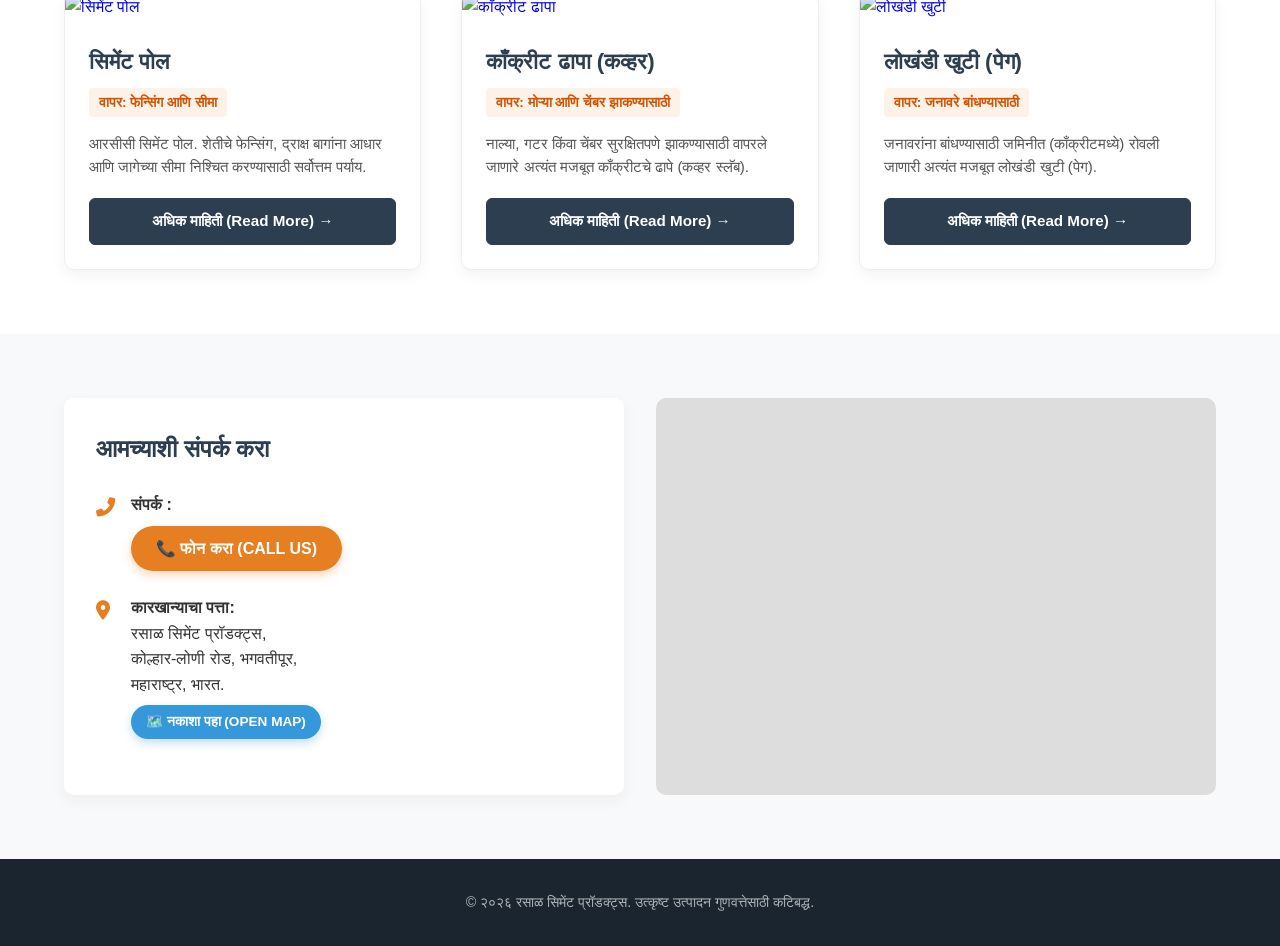
==== commit 5089532c: "Visual WYSIWYG edit for index.html" ====
--- a/index.html
+++ b/index.html
@@ -455,6 +455,9 @@
 <body>
 
 
+
+
+
     <header>
         <div class="logo">
             रसाळ सिमेंट प्रॉडक्ट्स
@@ -498,7 +501,7 @@
         <!-- 1. Cement Pipes -->
         <a href="product_pipe.html" style="text-decoration: none;">
             <div class="product-card">
-                <img src="https://res.cloudinary.com/dhmks9bn2/image/upload/w_400,q_auto,f_auto/v1784443177/1_fiq5sp.jpg" alt="सिमेंट पाईप" class="real-product-img" title="फोटो बदला किंवा डिलीट करण्यासाठी इथे टॅप करा">
+                <img src="https://res.cloudinary.com/dhmks9bn2/image/upload/w_400,q_auto,f_auto/v1787152661/rasal_products/m6bz2popaankhamqilqp.jpg" alt="सिमेंट पाईप" class="real-product-img" title="फोटो बदला किंवा डिलीट करण्यासाठी इथे टॅप करा">
                 <div class="product-info">
                     <h3>सिमेंट पाईप्स (RCC)</h3>
                     <span class="use-tag">वापर: सिंचन आणि सांडपाणी निचरा</span>
@@ -550,7 +553,7 @@
         <!-- 5. Water Tank -->
         <a href="product_watertank.html" style="text-decoration: none;">
             <div class="product-card">
-                <img src="https://res.cloudinary.com/dhmks9bn2/image/upload/w_400,q_auto,f_auto/v1784446981/TempDragFile_20260719_131135_cc4mnp.jpg" alt="सिमेंट पाण्याची टाकी" class="real-product-img" title="फोटो बदला किंवा डिलीट करण्यासाठी इथे टॅप करा">
+                <img src="https://res.cloudinary.com/dhmks9bn2/image/upload/w_400,q_auto,f_auto/v1786286338/rasal_products/g3ru1pjcwghcuaneigfo.png" alt="सिमेंट पाण्याची टाकी" class="real-product-img" title="फोटो बदला किंवा डिलीट करण्यासाठी इथे टॅप करा">
                 <div class="product-info">
                     <h3>सिमेंट पाण्याची टाकी</h3>
                     <span class="use-tag">वापर: पाणी साठवणूक</span>
@@ -563,7 +566,7 @@
         <!-- 6. Septic Tank -->
         <a href="product_septictank.html" style="text-decoration: none;">
             <div class="product-card">
-                <img src="https://res.cloudinary.com/dhmks9bn2/image/upload/w_400,q_auto,f_auto/v1784444526/1_sg4tjt.jpg" alt="आरसीसी सेप्टिक टँक" class="real-product-img" title="फोटो बदला किंवा डिलीट करण्यासाठी इथे टॅप करा">
+                <img src="https://res.cloudinary.com/dhmks9bn2/image/upload/w_400,q_auto,f_auto/v1786286364/rasal_products/lhw4fi2pnyhgldd4ryzu.png" alt="आरसीसी सेप्टिक टँक" class="real-product-img" title="फोटो बदला किंवा डिलीट करण्यासाठी इथे टॅप करा">
                 <div class="product-info">
                     <h3>सिमेंट सेप्टिक टँक</h3>
                     <span class="use-tag">वापर: सांडपाणी व्यवस्थापन</span>
@@ -593,7 +596,7 @@
                 <div class="product-info">
                     <h3>काँक्रीट ढापा (कव्हर)</h3>
                     <span class="use-tag">वापर: मोऱ्या आणि चेंबर झाकण्यासाठी</span>
-                    <p>नाल्या, गटर, विहिरी किंवा चेंबर सुरक्षितपणे झाकण्यासाठी वापरले जाणारे अत्यंत मजबूत काँक्रीटचे ढापे (कव्हर स्लॅब).</p>
+                    <p>नाल्या, गटर किंवा चेंबर सुरक्षितपणे झाकण्यासाठी वापरले जाणारे अत्यंत मजबूत काँक्रीटचे ढापे (कव्हर स्लॅब).</p>
                     <span class="btn-readmore">अधिक माहिती (Read More) →</span>
                 </div>
             </div>
@@ -653,8 +656,8 @@
         <span class="close-modal" id="closeCallModalHome">×</span>
         <div class="modal-content" style="background: white; padding: 30px; border-radius: 8px; text-align: center; max-width: 400px; width: 90%; position: relative; box-shadow: 0 4px 20px rgba(0,0,0,0.3); display: flex; flex-direction: column;">
             <h3 style="margin-bottom: 20px; color: #2c3e50; font-size: 1.5rem;">📞 फोन करण्यासाठी संपर्क निवडा</h3>
-            <a href="tel:1234567890" class="btn" style="display: block; background-color: #3498db; text-decoration: none; text-align: center; color: white; border-radius: 30px; font-weight: bold; padding: 12px; line-height: 1.4;">काकासाहेब रसाळ<br><span style="font-size: 0.95rem; font-weight: normal;">1234567890</span></a>
-            <a href="tel:9876543210" class="btn" style="display: block; margin-bottom: 15px; background-color: #27ae60; text-decoration: none; text-align: center; color: white; border-radius: 30px; font-weight: bold; padding: 12px; line-height: 1.4;">संतोष रसाळ<br><span style="font-size: 0.95rem; font-weight: normal;">9876543210</span></a>
+            <a href="tel:9623266922" class="btn-call" style="display: block; margin-bottom: 15px; background-color: #27ae60; text-decoration: none; text-align: center; color: white;">काकासाहेब रसाळ<br><span style="font-size: 0.95rem; font-weight: normal;">9623266922</span></a>
+            <a href="tel:8805579296" class="btn-call" style="display: block; background-color: #3498db; text-decoration: none; text-align: center; color: white;">संतोष रसाळ<br><span style="font-size: 0.95rem; font-weight: normal;">8805579296</span></a>
         </div>
     </div>
 
@@ -688,6 +691,9 @@
     </script>
 
 
+
+
+
 </body>
 
 </html>
